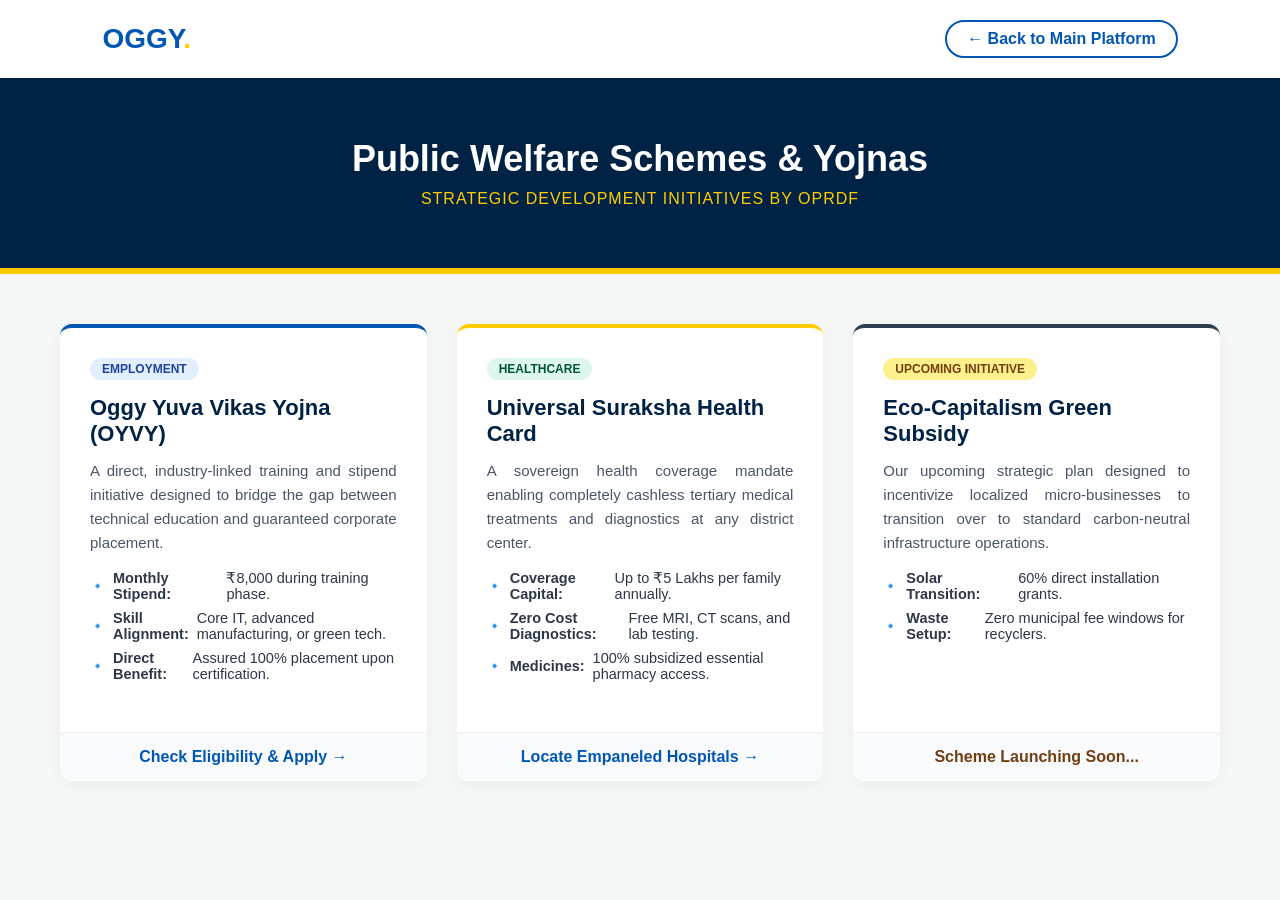
==== schemes.html @ a4e730fc "Create schemes.html" ====
<!DOCTYPE html>
<html lang="en">
<head>
    <meta charset="UTF-8">
    <meta name="viewport" content="width=device-width, initial-scale=1.0">
    <title>OPRDF - Official Development Schemes & Yojnas</title>
    <style>
        * { margin: 0; padding: 0; box-sizing: border-box; font-family: 'Segoe UI', Arial, sans-serif; }
        body { background: #f4f7f6; color: #2c3e50; padding-bottom: 60px; }
        
        /* Matching Your Party Header Branding */
        header { background: #ffffff; padding: 20px 8%; display: flex; justify-content: space-between; align-items: center; box-shadow: 0 4px 12px rgba(0,0,0,0.06); }
        .logo { font-size: 28px; font-weight: 800; color: #0056b3; text-decoration: none; }
        .logo span { color: #ffcc00; }
        .back-home { color: #0056b3; font-weight: 700; text-decoration: none; border: 2px solid #0056b3; padding: 8px 20px; border-radius: 20px; transition: 0.3s; }
        .back-home:hover { background: #0056b3; color: white; }

        /* Page Banner */
        .page-title-banner { background: #002244; color: white; padding: 60px 8%; text-align: center; border-bottom: 6px solid #ffcc00; }
        .page-title-banner h1 { font-size: 36px; font-weight: 800; margin-bottom: 10px; }
        .page-title-banner p { color: #ffcc00; font-size: 16px; letter-spacing: 1px; text-transform: uppercase; }

        /* Schemes Grid System */
        .schemes-container { max-width: 1200px; margin: 50px auto; padding: 0 20px; }
        .schemes-grid { display: grid; grid-template-columns: repeat(auto-fit, minmax(320px, 1fr)); gap: 30px; }
        
        /* Individual Scheme Card Layout */
        .scheme-card { background: white; border-radius: 12px; box-shadow: 0 4px 15px rgba(0,0,0,0.04); overflow: hidden; border-top: 4px solid #0056b3; display: flex; flex-direction: column; justify-content: space-between; transition: 0.3s; }
        .scheme-card:hover { transform: translateY(-5px); box-shadow: 0 10px 25px rgba(0,0,0,0.08); }
        .scheme-content { padding: 30px; }
        .scheme-tag { display: inline-block; background: #e1effe; color: #03543f; font-size: 12px; font-weight: 700; padding: 4px 12px; border-radius: 20px; margin-bottom: 15px; text-transform: uppercase; }
        .scheme-card h3 { color: #002244; font-size: 22px; margin-bottom: 12px; font-weight: 700; }
        .scheme-card p { color: #4a5568; font-size: 15px; line-height: 1.6; text-align: justify; margin-bottom: 15px; }
        
        /* Benefit Bullet Points */
        .benefits-list { list-style: none; margin-bottom: 20px; }
        .benefits-list li { font-size: 14.5px; color: #2d3748; margin-bottom: 8px; display: flex; align-items: center; gap: 8px; }
        .benefits-list li::before { content: "🔹"; font-size: 12px; }

        /* Redirect Action Button */
        .scheme-btn { display: block; text-align: center; background: #f8fafc; color: #0056b3; padding: 15px; font-weight: 700; text-decoration: none; border-top: 1px solid #edf2f7; transition: 0.3s; }
        .scheme-btn:hover { background: #0056b3; color: white; }
    </style>
</head>
<body>

    <!-- Top Navigation Bar -->
    <header>
        <a href="index.html" class="logo">OGGY<span>.</span></a>
        <a href="index.html" class="back-home">← Back to Main Platform</a>
    </header>

    <!-- Scheme Central Hub Title -->
    <div class="page-title-banner">
        <h1>Public Welfare Schemes & Yojnas</h1>
        <p>Strategic Development Initiatives by OPRDF</p>
    </div>

    <!-- Live Schemes Dashboard Matrix -->
    <div class="schemes-container">
        <div class="schemes-grid">

            <!-- YOJNA 1: YOUTH EMPLOYMENT -->
            <div class="scheme-card">
                <div class="scheme-content">
                    <span class="scheme-tag" style="background: #e1effe; color: #1e429f;">Employment</span>
                    <h3>Oggy Yuva Vikas Yojna (OYVY)</h3>
                    <p>A direct, industry-linked training and stipend initiative designed to bridge the gap between technical education and guaranteed corporate placement.</p>
                    <ul class="benefits-list">
                        <li><strong>Monthly Stipend:</strong> ₹8,000 during training phase.</li>
                        <li><strong>Skill Alignment:</strong> Core IT, advanced manufacturing, or green tech.</li>
                        <li><strong>Direct Benefit:</strong> Assured 100% placement upon certification.</li>
                    </ul>
                </div>
                <a href="#" class="scheme-btn">Check Eligibility & Apply →</a>
            </div>

            <!-- YOJNA 2: HEALTHCARE -->
            <div class="scheme-card" style="border-top-color: #ffcc00;">
                <div class="scheme-content">
                    <span class="scheme-tag" style="background: #def7ec; color: #03543f;">Healthcare</span>
                    <h3>Universal Suraksha Health Card</h3>
                    <p>A sovereign health coverage mandate enabling completely cashless tertiary medical treatments and diagnostics at any district center.</p>
                    <ul class="benefits-list">
                        <li><strong>Coverage Capital:</strong> Up to ₹5 Lakhs per family annually.</li>
                        <li><strong>Zero Cost Diagnostics:</strong> Free MRI, CT scans, and lab testing.</li>
                        <li><strong>Medicines:</strong> 100% subsidized essential pharmacy access.</li>
                    </ul>
                </div>
                <a href="#" class="scheme-btn">Locate Empaneled Hospitals →</a>
            </div>

            <!-- PLACEHOLDER YOJNA 3: FUTURE EXPANSION -->
            <div class="scheme-card" style="border-top-color: #2c3e50;">
                <div class="scheme-content">
                    <span class="scheme-tag" style="background: #fef08a; color: #713f12;">Upcoming Initiative</span>
                    <h3>Eco-Capitalism Green Subsidy</h3>
                    <p>Our upcoming strategic plan designed to incentivize localized micro-businesses to transition over to standard carbon-neutral infrastructure operations.</p>
                    <ul class="benefits-list">
                        <li><strong>Solar Transition:</strong> 60% direct installation grants.</li>
                        <li><strong>Waste Setup:</strong> Zero municipal fee windows for recyclers.</li>
                    </ul>
                </div>
                <a href="#" class="scheme-btn" style="color: #713f12; cursor: not-allowed;">Scheme Launching Soon...</a>
            </div>

        </div>
    </div>

</body>
</html>
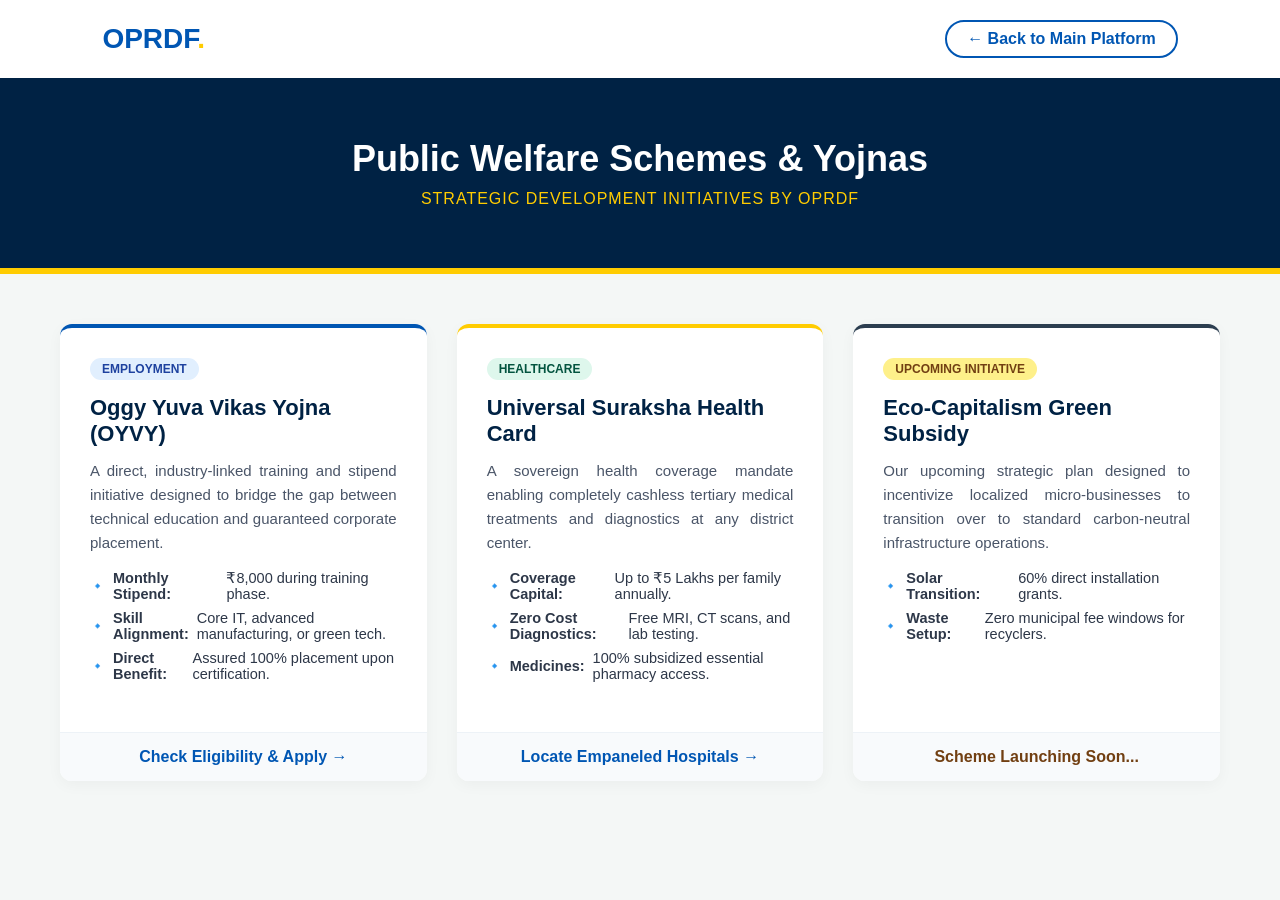
==== commit 3b6e6dfc: "Update schemes.html" ====
--- a/schemes.html
+++ b/schemes.html
@@ -46,7 +46,7 @@
 
     <!-- Top Navigation Bar -->
     <header>
-        <a href="index.html" class="logo">OGGY<span>.</span></a>
+        <a href="index.html" class="logo">OPRDF<span>.</span></a>
         <a href="index.html" class="back-home">← Back to Main Platform</a>
     </header>
 
